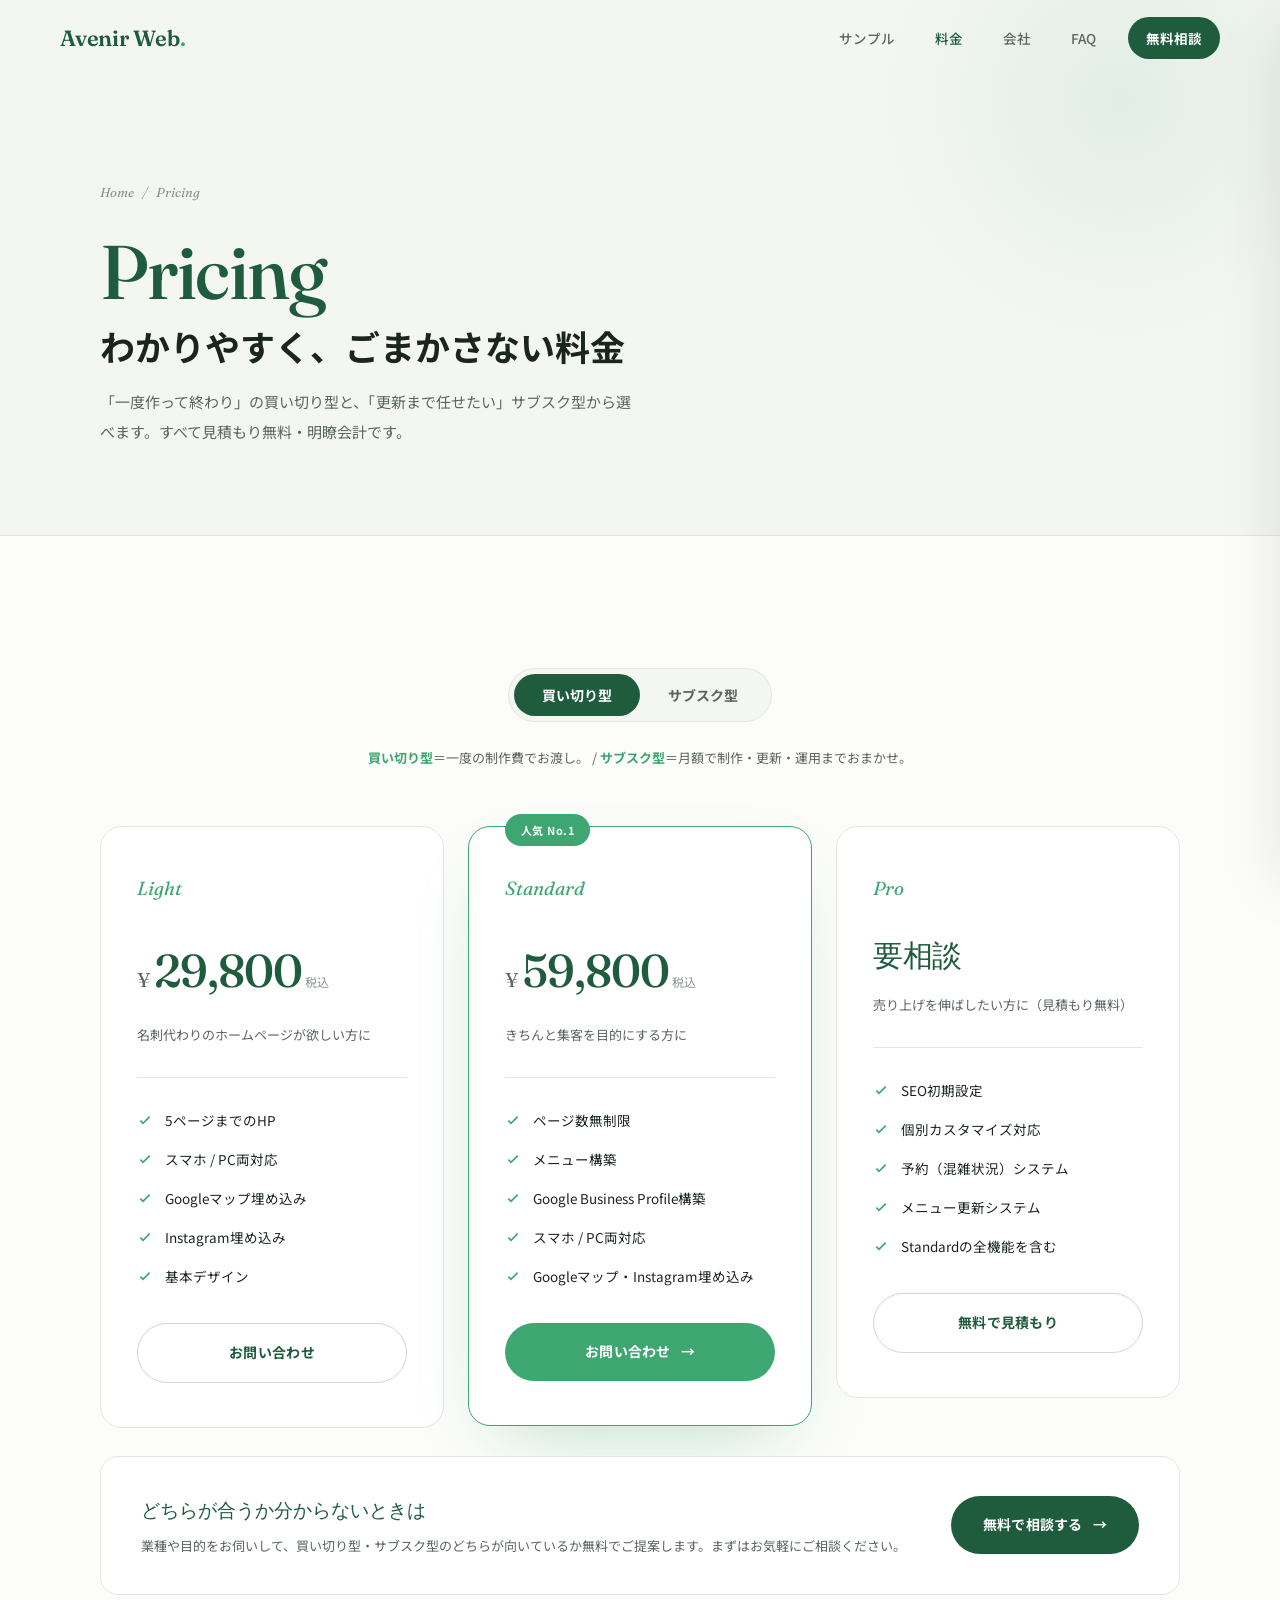
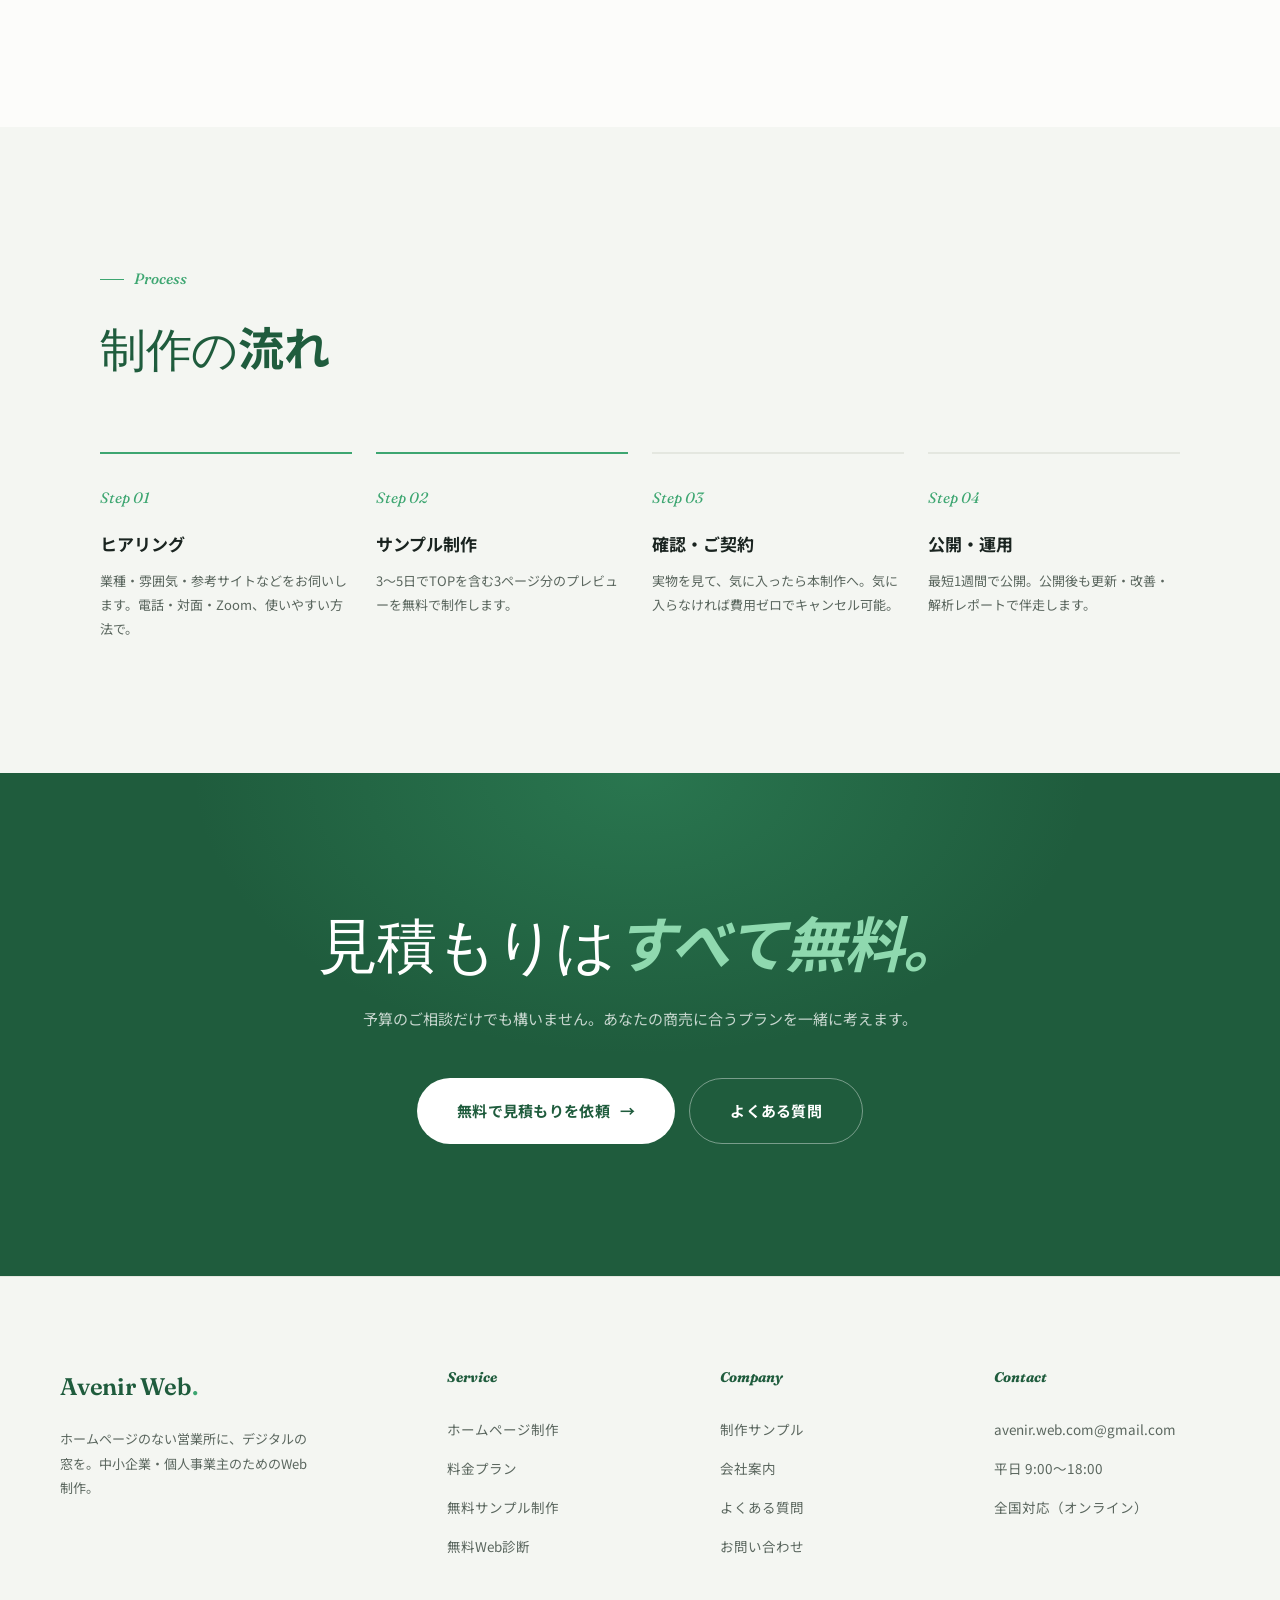
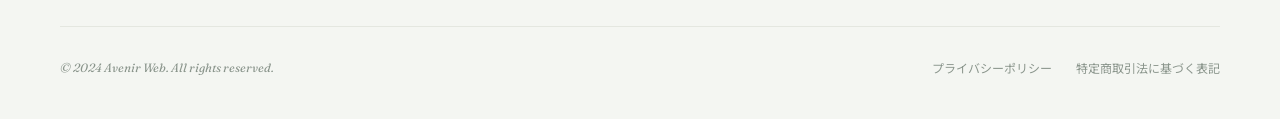
==== pricing.html @ 66d07bde "public" ====
<!DOCTYPE html>
<html lang="ja">
<head>
<meta charset="UTF-8">
<meta name="viewport" content="width=device-width, initial-scale=1.0">
<title>料金プラン — Avenir Web</title>
<meta name="description" content="Avenir Webの料金プラン。買い切り型は29,800円〜、サブスク型は月額9,800円〜。明瞭会計で、目的に合わせて選べます。">
<link rel="preconnect" href="https://fonts.googleapis.com">
<link rel="preconnect" href="https://fonts.gstatic.com" crossorigin>
<link href="https://fonts.googleapis.com/css2?family=Fraunces:ital,opsz,wght@0,9..144,400;0,9..144,500;0,9..144,600;1,9..144,400;1,9..144,500&family=Noto+Sans+JP:wght@400;500;700;900&display=swap" rel="stylesheet">
<link rel="stylesheet" href="style.css">
</head>
<body>
<header class="hdr">
  <div class="hdr-in">
    <a href="index.html" class="brand">Avenir Web<span class="dot">.</span></a>
    <nav class="nav">
      <a href="works.html">サンプル</a>
      <a href="pricing.html" class="active">料金</a>
      <a href="about.html">会社</a>
      <a href="faq.html">FAQ</a>
      <a href="contact.html" class="cta">無料相談</a>
    </nav>
    <button class="burger" aria-label="メニュー"><span></span><span></span><span></span></button>
  </div>
</header>
<nav class="mnav">
  <a href="works.html">サンプル<span class="num">01</span></a>
  <a href="pricing.html">料金<span class="num">02</span></a>
  <a href="about.html">会社<span class="num">03</span></a>
  <a href="faq.html">FAQ<span class="num">04</span></a>
  <a href="contact.html">無料相談<span class="num">05</span></a>
</nav>
<div class="mov"></div>

<section class="phero">
  <div class="wrap phero-in">
    <div class="crumb"><a href="index.html">Home</a><span>/</span>Pricing</div>
    <h1 class="fade">Pricing<span class="ja">わかりやすく、ごまかさない料金</span></h1>
    <p class="fade">「一度作って終わり」の買い切り型と、「更新まで任せたい」サブスク型から選べます。すべて見積もり無料・明瞭会計です。</p>
  </div>
</section>

<section class="sec">
  <div class="wrap">
    <!-- toggle -->
    <div class="price-toggle reveal">
      <div class="price-toggle-in">
        <div class="slider"></div>
        <button class="on" data-set="onetime">買い切り型</button>
        <button data-set="subscription">サブスク型</button>
      </div>
    </div>
    <p class="price-note-line reveal"><span class="leaf">買い切り型</span>＝一度の制作費でお渡し。&nbsp;/&nbsp;<span class="leaf">サブスク型</span>＝月額で制作・更新・運用までおまかせ。</p>

    <!-- ONE-TIME -->
    <div class="price-set active" data-set="onetime">
      <div class="price-grid">
        <div class="price-card reveal">
          <div class="price-name">Light</div>
          <div class="price-amt"><span class="cur">¥</span><span class="num">29,800</span><span class="tax">税込</span></div>
          <p class="price-tagline">名刺代わりのホームページが欲しい方に</p>
          <ul class="price-feats">
            <li><svg viewBox="0 0 24 24"><path d="M5 13l4 4L19 7"/></svg>5ページまでのHP</li>
            <li><svg viewBox="0 0 24 24"><path d="M5 13l4 4L19 7"/></svg>スマホ / PC両対応</li>
            <li><svg viewBox="0 0 24 24"><path d="M5 13l4 4L19 7"/></svg>Googleマップ埋め込み</li>
            <li><svg viewBox="0 0 24 24"><path d="M5 13l4 4L19 7"/></svg>Instagram埋め込み</li>
            <li><svg viewBox="0 0 24 24"><path d="M5 13l4 4L19 7"/></svg>基本デザイン</li>
          </ul>
          <a href="contact.html" class="btn btn-line full">お問い合わせ</a>
        </div>
        <div class="price-card feat reveal">
          <div class="price-badge">人気 No.1</div>
          <div class="price-name">Standard</div>
          <div class="price-amt"><span class="cur">¥</span><span class="num">59,800</span><span class="tax">税込</span></div>
          <p class="price-tagline">きちんと集客を目的にする方に</p>
          <ul class="price-feats">
            <li><svg viewBox="0 0 24 24"><path d="M5 13l4 4L19 7"/></svg>ページ数無制限</li>
            <li><svg viewBox="0 0 24 24"><path d="M5 13l4 4L19 7"/></svg>メニュー構築</li>
            <li><svg viewBox="0 0 24 24"><path d="M5 13l4 4L19 7"/></svg>Google Business Profile構築</li>
            <li><svg viewBox="0 0 24 24"><path d="M5 13l4 4L19 7"/></svg>スマホ / PC両対応</li>
            <li><svg viewBox="0 0 24 24"><path d="M5 13l4 4L19 7"/></svg>Googleマップ・Instagram埋め込み</li>
          </ul>
          <a href="contact.html" class="btn btn-leaf full">お問い合わせ <span class="arr">→</span></a>
        </div>
        <div class="price-card reveal">
          <div class="price-name">Pro</div>
          <div class="price-amt"><span class="price-quote">要相談</span></div>
          <p class="price-tagline">売り上げを伸ばしたい方に（見積もり無料）</p>
          <ul class="price-feats">
            <li><svg viewBox="0 0 24 24"><path d="M5 13l4 4L19 7"/></svg>SEO初期設定</li>
            <li><svg viewBox="0 0 24 24"><path d="M5 13l4 4L19 7"/></svg>個別カスタマイズ対応</li>
            <li><svg viewBox="0 0 24 24"><path d="M5 13l4 4L19 7"/></svg>予約（混雑状況）システム</li>
            <li><svg viewBox="0 0 24 24"><path d="M5 13l4 4L19 7"/></svg>メニュー更新システム</li>
            <li><svg viewBox="0 0 24 24"><path d="M5 13l4 4L19 7"/></svg>Standardの全機能を含む</li>
          </ul>
          <a href="contact.html" class="btn btn-line full">無料で見積もり</a>
        </div>
      </div>
    </div>

    <!-- SUBSCRIPTION -->
    <div class="price-set" data-set="subscription">
      <div class="price-grid">
        <div class="price-card reveal">
          <div class="price-name">Light</div>
          <div class="price-amt"><span class="cur">¥</span><span class="num sm">9,800</span><span class="permo">/月（税込）</span></div>
          <p class="price-tagline">名刺代わりに欲しいが、放置はしたくない方に</p>
          <ul class="price-feats">
            <li><svg viewBox="0 0 24 24"><path d="M5 13l4 4L19 7"/></svg>1ページまでのHP</li>
            <li><svg viewBox="0 0 24 24"><path d="M5 13l4 4L19 7"/></svg>スマホ / PC両対応</li>
            <li><svg viewBox="0 0 24 24"><path d="M5 13l4 4L19 7"/></svg>Googleマップ埋め込み</li>
            <li><svg viewBox="0 0 24 24"><path d="M5 13l4 4L19 7"/></svg>Instagram埋め込み</li>
            <li><svg viewBox="0 0 24 24"><path d="M5 13l4 4L19 7"/></svg>基本デザイン</li>
            <li><svg viewBox="0 0 24 24"><path d="M5 13l4 4L19 7"/></svg>軽微な修正（月1回）</li>
          </ul>
          <a href="contact.html" class="btn btn-line full">お問い合わせ</a>
        </div>
        <div class="price-card feat reveal">
          <div class="price-badge">人気 No.1</div>
          <div class="price-name">Standard</div>
          <div class="price-amt"><span class="cur">¥</span><span class="num sm">12,800</span><span class="permo">/月（税込）</span></div>
          <p class="price-tagline">きちんと集客を目的にする方に</p>
          <ul class="price-feats">
            <li><svg viewBox="0 0 24 24"><path d="M5 13l4 4L19 7"/></svg>ページ数無制限</li>
            <li><svg viewBox="0 0 24 24"><path d="M5 13l4 4L19 7"/></svg>メニュー等の更新（無制限）</li>
            <li><svg viewBox="0 0 24 24"><path d="M5 13l4 4L19 7"/></svg>Google Business Profile構築</li>
            <li><svg viewBox="0 0 24 24"><path d="M5 13l4 4L19 7"/></svg>スマホ / PC両対応</li>
            <li><svg viewBox="0 0 24 24"><path d="M5 13l4 4L19 7"/></svg>Googleマップ・Instagram埋め込み</li>
          </ul>
          <a href="contact.html" class="btn btn-leaf full">お問い合わせ <span class="arr">→</span></a>
        </div>
        <div class="price-card reveal">
          <div class="price-name">Pro</div>
          <div class="price-amt"><span class="cur">¥</span><span class="num sm">15,800</span><span class="permo">/月（税込）</span></div>
          <p class="price-tagline">売り上げを伸ばしたい方に</p>
          <ul class="price-feats">
            <li><svg viewBox="0 0 24 24"><path d="M5 13l4 4L19 7"/></svg>SEO初期設定・継続更新</li>
            <li><svg viewBox="0 0 24 24"><path d="M5 13l4 4L19 7"/></svg>キャンペーン提案</li>
            <li><svg viewBox="0 0 24 24"><path d="M5 13l4 4L19 7"/></svg>予約（混雑状況）システム</li>
            <li><svg viewBox="0 0 24 24"><path d="M5 13l4 4L19 7"/></svg>メニュー更新システム</li>
            <li><svg viewBox="0 0 24 24"><path d="M5 13l4 4L19 7"/></svg>個別カスタマイズ対応</li>
          </ul>
          <a href="contact.html" class="btn btn-line full">お問い合わせ</a>
        </div>
      </div>
    </div>

    <div class="maint reveal">
      <div><h4>どちらが合うか分からないときは</h4><p>業種や目的をお伺いして、買い切り型・サブスク型のどちらが向いているか無料でご提案します。まずはお気軽にご相談ください。</p></div>
      <a href="contact.html" class="btn btn-green">無料で相談する <span class="arr">→</span></a>
    </div>
  </div>
</section>

<section class="sec sec-tint">
  <div class="wrap">
    <div class="sec-head reveal"><span class="eyebrow">Process</span><h2 class="h-sec">制作の<span class="ja">流れ</span></h2></div>
    <div class="flow">
      <div class="flow-step lit reveal"><div class="n">Step 01</div><h4>ヒアリング</h4><p>業種・雰囲気・参考サイトなどをお伺いします。電話・対面・Zoom、使いやすい方法で。</p></div>
      <div class="flow-step lit reveal"><div class="n">Step 02</div><h4>サンプル制作</h4><p>3〜5日でTOPを含む3ページ分のプレビューを無料で制作します。</p></div>
      <div class="flow-step reveal"><div class="n">Step 03</div><h4>確認・ご契約</h4><p>実物を見て、気に入ったら本制作へ。気に入らなければ費用ゼロでキャンセル可能。</p></div>
      <div class="flow-step reveal"><div class="n">Step 04</div><h4>公開・運用</h4><p>最短1週間で公開。公開後も更新・改善・解析レポートで伴走します。</p></div>
    </div>
  </div>
</section>

<section class="cta-band">
  <div class="wrap">
    <div class="cta-in reveal">
      <h2>見積もりは<span class="leaf ja">すべて無料。</span></h2>
      <p>予算のご相談だけでも構いません。あなたの商売に合うプランを一緒に考えます。</p>
      <div class="hero-cta"><a href="contact.html" class="btn btn-onwhite btn-lg">無料で見積もりを依頼 <span class="arr">→</span></a><a href="faq.html" class="btn btn-onborder btn-lg">よくある質問</a></div>
    </div>
  </div>
</section>

<footer class="ftr">
  <div class="ftr-in">
    <div class="ftr-top">
      <div class="ftr-brand"><a href="index.html" class="brand">Avenir Web<span class="dot">.</span></a><p>ホームページのない営業所に、デジタルの窓を。中小企業・個人事業主のためのWeb制作。</p></div>
      <div class="ftr-col"><h5>Service</h5><a href="index.html#services">ホームページ制作</a><a href="pricing.html">料金プラン</a><a href="contact.html">無料サンプル制作</a><a href="contact.html">無料Web診断</a></div>
      <div class="ftr-col"><h5>Company</h5><a href="works.html">制作サンプル</a><a href="about.html">会社案内</a><a href="faq.html">よくある質問</a><a href="contact.html">お問い合わせ</a></div>
      <div class="ftr-col"><h5>Contact</h5><a href="mailto:avenir.web.com@gmail.com">avenir.web.com@gmail.com</a><a href="#">平日 9:00〜18:00</a><a href="contact.html">全国対応（オンライン）</a></div>
    </div>
    <div class="ftr-bot"><p>© 2024 Avenir Web. All rights reserved.</p><div class="ftr-legal"><a href="#">プライバシーポリシー</a><a href="#">特定商取引法に基づく表記</a></div></div>
  </div>
</footer>

<script src="script.js"></script>
</body>
</html>
---- style.css ----
/* =============================================
   ISHIHARA — Light / Green edition
   Clean, airy, trustworthy.
   Display: Fraunces (serif) / Body: Noto Sans JP
   ============================================= */

:root {
  --bg:       #fcfcfa;
  --bg2:      #f4f6f2;
  --bg3:      #eef2ec;
  --green:    #1f5c3d;   /* deep forest — headings, primary */
  --green-d:  #184a31;
  --leaf:     #3da671;   /* fresh accent */
  --leaf-l:   #e7f3ec;   /* tint background */
  --line:     #e4e7e0;
  --line2:    #d2d7cc;
  --ink:      #1a2420;
  --ink-mid:  #5a665e;
  --ink-dim:  #8a958c;
  --white:    #ffffff;
}

*, *::before, *::after { box-sizing: border-box; margin: 0; padding: 0; }
html { scroll-behavior: smooth; }

body {
  font-family: 'Noto Sans JP', sans-serif;
  background: var(--bg);
  color: var(--ink);
  line-height: 1.85;
  overflow-x: hidden;
  -webkit-font-smoothing: antialiased;
}

img { max-width: 100%; display: block; }
a { text-decoration: none; color: inherit; }
ul { list-style: none; }
button { cursor: pointer; border: none; background: none; font-family: inherit; }

.wrap { max-width: 1160px; margin: 0 auto; padding: 0 40px; }
.serif { font-family: 'Fraunces', serif; }

/* ---------- shared type ---------- */
.eyebrow {
  display: inline-flex; align-items: center; gap: 10px;
  font-family: 'Fraunces', serif; font-style: italic;
  font-size: 15px; font-weight: 500;
  color: var(--leaf);
  margin-bottom: 24px;
}
.eyebrow::before { content: ''; width: 24px; height: 1px; background: var(--leaf); }

.h-sec {
  font-family: 'Fraunces', serif;
  font-size: clamp(28px, 4vw, 46px);
  font-weight: 500;
  line-height: 1.3;
  letter-spacing: -0.01em;
  color: var(--green);
}
.h-sec .ja { font-family: 'Noto Sans JP', sans-serif; font-weight: 700; letter-spacing: 0; }

.lead {
  font-size: 15px; color: var(--ink-mid);
  line-height: 2.05; max-width: 580px;
}

/* ---------- buttons ---------- */
.btn {
  display: inline-flex; align-items: center; justify-content: center; gap: 10px;
  padding: 16px 32px;
  font-size: 14px; font-weight: 700; letter-spacing: 0.02em;
  border-radius: 100px;
  transition: all 0.25s cubic-bezier(0.2,0.7,0.3,1);
  white-space: nowrap;
}
.btn .arr { transition: transform 0.25s; }
.btn:hover .arr { transform: translateX(4px); }

.btn-green { background: var(--green); color: #fff; }
.btn-green:hover { background: var(--green-d); transform: translateY(-2px); box-shadow: 0 14px 30px -10px rgba(31,92,61,0.4); }

.btn-leaf { background: var(--leaf); color: #fff; }
.btn-leaf:hover { background: #34935f; transform: translateY(-2px); box-shadow: 0 14px 30px -10px rgba(61,166,113,0.45); }

.btn-line { background: transparent; color: var(--green); border: 1.5px solid var(--line2); }
.btn-line:hover { border-color: var(--green); background: var(--leaf-l); }

.btn-ghost { background: var(--white); color: var(--green); border: 1.5px solid var(--line); box-shadow: 0 1px 3px rgba(0,0,0,0.03); }
.btn-ghost:hover { border-color: var(--line2); background: var(--bg2); }

.btn-lg { padding: 18px 40px; font-size: 15px; }
.full { width: 100%; }

/* =============================================
   HEADER
   ============================================= */
.hdr {
  position: fixed; top: 0; left: 0; right: 0; z-index: 1000;
  padding: 0 40px; transition: background 0.3s, border-color 0.3s, box-shadow 0.3s;
  border-bottom: 1px solid transparent;
}
.hdr.scrolled {
  background: rgba(252,252,250,0.85);
  backdrop-filter: blur(16px);
  border-bottom-color: var(--line);
}
.hdr-in { max-width: 1160px; margin: 0 auto; height: 76px; display: flex; align-items: center; justify-content: space-between; }
.brand { font-family: 'Fraunces', serif; font-size: 22px; font-weight: 600; letter-spacing: -0.01em; color: var(--green); display: flex; align-items: center; }
.brand .dot { color: var(--leaf); }
.nav { display: flex; align-items: center; gap: 4px; }
.nav a { font-size: 13.5px; font-weight: 500; color: var(--ink-mid); padding: 9px 18px; border-radius: 100px; transition: color 0.2s, background 0.2s; }
.nav a:hover { color: var(--green); }
.nav a.active { color: var(--green); }
.nav a.cta { background: var(--green); color: #fff; margin-left: 10px; font-weight: 700; }
.nav a.cta:hover { background: var(--green-d); color: #fff; }

.burger { display: none; flex-direction: column; gap: 5px; padding: 6px; }
.burger span { width: 24px; height: 2px; background: var(--green); border-radius: 2px; transition: 0.3s; }

.mnav {
  position: fixed; inset: 0 0 0 auto; width: 300px;
  background: var(--white); border-left: 1px solid var(--line);
  z-index: 1500; padding: 100px 36px 40px;
  transform: translateX(100%); transition: transform 0.35s cubic-bezier(0.2,0.7,0.3,1);
  display: flex; flex-direction: column; gap: 2px; box-shadow: -20px 0 60px -20px rgba(0,0,0,0.1);
}
.mnav.open { transform: translateX(0); }
.mnav a { font-size: 16px; font-weight: 500; color: var(--ink); padding: 18px 0; border-bottom: 1px solid var(--line); display: flex; justify-content: space-between; align-items: center; }
.mnav a:hover { color: var(--leaf); }
.mnav a .num { font-family: 'Fraunces', serif; font-style: italic; font-size: 13px; color: var(--ink-dim); }
.mov { position: fixed; inset: 0; background: rgba(26,36,32,0.3); z-index: 1400; opacity: 0; pointer-events: none; transition: 0.3s; }
.mov.open { opacity: 1; pointer-events: all; }

/* =============================================
   PAGE HERO (sub pages)
   ============================================= */
.phero { padding: 180px 0 88px; position: relative; overflow: hidden; background: var(--bg2); border-bottom: 1px solid var(--line); }
.phero::after {
  content: ''; position: absolute; top: -30%; right: -8%; width: 520px; height: 520px; border-radius: 50%;
  background: radial-gradient(circle, rgba(61,166,113,0.10), transparent 65%); pointer-events: none;
}
.phero-in { position: relative; z-index: 1; }
.phero h1 { font-family: 'Fraunces', serif; font-size: clamp(40px, 6.5vw, 76px); font-weight: 500; letter-spacing: -0.02em; line-height: 1.05; color: var(--green); margin-bottom: 22px; }
.phero h1 .ja { font-family: 'Noto Sans JP', sans-serif; font-weight: 700; font-size: 0.46em; display: block; color: var(--ink); margin-top: 16px; letter-spacing: 0; }
.phero p { font-size: 15px; color: var(--ink-mid); max-width: 540px; line-height: 2.0; }
.crumb { font-family: 'Fraunces', serif; font-style: italic; font-size: 13px; color: var(--ink-dim); margin-bottom: 28px; }
.crumb a:hover { color: var(--leaf); }
.crumb span { margin: 0 8px; }

/* =============================================
   SECTIONS
   ============================================= */
.sec { padding: 132px 0; }
.sec-tint { background: var(--bg2); }
.sec-green { background: var(--green); }
.sec-head { margin-bottom: 72px; max-width: 640px; }
.sec-head.center { margin-left: auto; margin-right: auto; text-align: center; }
.sec-head.center .lead { margin-left: auto; margin-right: auto; }
.sec-head .lead { margin-top: 22px; }

/* =============================================
   HERO (home)
   ============================================= */
.hero { position: relative; overflow: hidden; padding: 180px 40px 120px; background: var(--bg); }
.hero::before {
  content: ''; position: absolute; top: -10%; right: -5%; width: 640px; height: 640px; border-radius: 50%;
  background: radial-gradient(circle, rgba(61,166,113,0.12), transparent 60%); pointer-events: none;
}
.hero::after {
  content: ''; position: absolute; bottom: -20%; left: -10%; width: 480px; height: 480px; border-radius: 50%;
  background: radial-gradient(circle, rgba(31,92,61,0.06), transparent 65%); pointer-events: none;
}
.hero-in { position: relative; z-index: 1; max-width: 1160px; margin: 0 auto; text-align: center; }
.hero-tag {
  display: inline-flex; align-items: center; gap: 10px;
  font-size: 13px; font-weight: 500; color: var(--green);
  background: var(--leaf-l); border: 1px solid rgba(61,166,113,0.2);
  border-radius: 100px; padding: 9px 20px; margin-bottom: 40px;
}
.hero-tag .leaf-ico { width: 15px; height: 15px; }
.hero-tag .leaf-ico svg { width: 15px; height: 15px; fill: var(--leaf); }
.hero-h1 { font-family: 'Fraunces', serif; font-size: clamp(46px, 8vw, 104px); font-weight: 500; line-height: 1.02; letter-spacing: -0.025em; color: var(--green); margin-bottom: 34px; }
.hero-h1 .ja { font-family: 'Noto Sans JP', sans-serif; font-weight: 700; display: block; letter-spacing: -0.01em; }
.hero-h1 .leaf { color: var(--leaf); font-style: italic; }
.hero-sub { font-size: 16px; color: var(--ink-mid); line-height: 2.05; max-width: 560px; margin: 0 auto 48px; }
.hero-cta { display: flex; gap: 14px; justify-content: center; flex-wrap: wrap; margin-bottom: 96px; }

.hero-metrics { display: flex; justify-content: center; gap: 0; max-width: 760px; margin: 0 auto; background: var(--white); border: 1px solid var(--line); border-radius: 20px; padding: 40px 0; box-shadow: 0 30px 60px -30px rgba(31,92,61,0.15); }
.metric { flex: 1; padding: 0 28px; border-right: 1px solid var(--line); }
.metric:last-child { border-right: none; }
.metric-n { font-family: 'Fraunces', serif; font-size: clamp(30px, 4vw, 46px); font-weight: 500; letter-spacing: -0.02em; line-height: 1; color: var(--green); }
.metric-n .u { color: var(--leaf); font-size: 0.5em; margin-left: 2px; }
.metric-l { font-size: 12px; color: var(--ink-dim); margin-top: 10px; }

.scroll-cue { position: absolute; bottom: 36px; left: 50%; transform: translateX(-50%); display: flex; flex-direction: column; align-items: center; gap: 8px; font-family: 'Fraunces', serif; font-style: italic; font-size: 11px; color: var(--ink-dim); }
.scroll-cue .bar { width: 1px; height: 40px; background: linear-gradient(var(--ink-dim), transparent); animation: sc 2.2s ease-in-out infinite; }
@keyframes sc { 0%{transform:scaleY(0);transform-origin:top;} 50%{transform:scaleY(1);transform-origin:top;} 51%{transform:scaleY(1);transform-origin:bottom;} 100%{transform:scaleY(0);transform-origin:bottom;} }

/* =============================================
   PAIN
   ============================================= */
.pain-grid { display: grid; grid-template-columns: repeat(2, 1fr); gap: 20px; margin-top: 60px; }
.pain-card { background: var(--white); border: 1px solid var(--line); border-radius: 18px; padding: 36px; display: flex; gap: 22px; align-items: flex-start; transition: transform 0.25s, box-shadow 0.25s; }
.pain-card:hover { transform: translateY(-3px); box-shadow: 0 20px 40px -24px rgba(31,92,61,0.2); }
.pain-q { font-family: 'Fraunces', serif; font-size: 28px; font-weight: 600; color: var(--leaf); flex-shrink: 0; line-height: 1; font-style: italic; }
.pain-card p { font-size: 14.5px; color: var(--ink-mid); line-height: 1.9; }
.pain-card p strong { color: var(--ink); font-weight: 700; }
.pain-bridge { text-align: center; margin-top: 64px; font-family: 'Fraunces', serif; font-size: clamp(19px, 2.5vw, 26px); color: var(--green); line-height: 1.7; font-weight: 500; }
.pain-bridge .ja { font-family: 'Noto Sans JP', sans-serif; font-weight: 700; }
.pain-bridge .leaf { color: var(--leaf); }

/* =============================================
   STRENGTH
   ============================================= */
.str-grid { display: grid; grid-template-columns: repeat(3, 1fr); gap: 24px; }
.str-card { background: var(--white); border: 1px solid var(--line); border-radius: 20px; padding: 48px 38px; transition: transform 0.25s, box-shadow 0.25s; }
.str-card:hover { transform: translateY(-4px); box-shadow: 0 26px 50px -30px rgba(31,92,61,0.22); }
.str-n { font-family: 'Fraunces', serif; font-style: italic; font-size: 18px; color: var(--leaf); margin-bottom: 28px; }
.str-ico { width: 56px; height: 56px; border-radius: 16px; background: var(--leaf-l); display: flex; align-items: center; justify-content: center; margin-bottom: 26px; }
.str-ico svg { width: 26px; height: 26px; stroke: var(--green); fill: none; stroke-width: 1.5; }
.str-card h3 { font-size: 19px; font-weight: 700; margin-bottom: 14px; color: var(--ink); }
.str-card p { font-size: 13.5px; color: var(--ink-mid); line-height: 1.95; }

/* =============================================
   SERVICES
   ============================================= */
.svc-list { display: flex; flex-direction: column; border-top: 1px solid var(--line); }
.svc-row { display: grid; grid-template-columns: 70px 1fr 1.4fr auto; gap: 36px; align-items: center; padding: 40px 0; border-bottom: 1px solid var(--line); transition: padding 0.25s; }
.svc-row:hover { padding-left: 14px; }
.svc-row:hover .svc-name { color: var(--leaf); }
.svc-idx { font-family: 'Fraunces', serif; font-style: italic; font-size: 16px; color: var(--ink-dim); }
.svc-name { font-family: 'Fraunces', serif; font-size: 24px; font-weight: 500; color: var(--green); transition: color 0.25s; }
.svc-desc { font-size: 13.5px; color: var(--ink-mid); line-height: 1.85; }
.svc-tags { display: flex; gap: 8px; flex-wrap: wrap; justify-content: flex-end; }
.svc-tags span { font-size: 11px; color: var(--ink-mid); background: var(--bg2); border: 1px solid var(--line); border-radius: 100px; padding: 5px 13px; }

/* =============================================
   WORKS
   ============================================= */
.works-grid { display: grid; grid-template-columns: repeat(2, 1fr); gap: 32px; }
.work { background: var(--white); border: 1px solid var(--line); border-radius: 22px; overflow: hidden; transition: transform 0.3s, box-shadow 0.3s; display: flex; flex-direction: column; }
.work:hover { transform: translateY(-5px); box-shadow: 0 30px 60px -34px rgba(31,92,61,0.28); }
.work-vis { aspect-ratio: 16/10; position: relative; overflow: hidden; display: flex; align-items: center; justify-content: center; }
.work-vis .mock { position: relative; z-index: 1; width: 74%; height: 66%; background: var(--white); border: 1px solid rgba(255,255,255,0.6); border-radius: 10px; overflow: hidden; box-shadow: 0 24px 50px -16px rgba(0,0,0,0.25); }
.work-vis .mock::before { content: ''; position: absolute; top: 0; left: 0; right: 0; height: 24px; background: var(--bg2); border-bottom: 1px solid var(--line); }
.work-vis .mock::after { content: ''; position: absolute; top: 8px; left: 11px; width: 7px; height: 7px; border-radius: 50%; background: var(--leaf); box-shadow: 12px 0 0 #e0c14d, 24px 0 0 #e08a8a; }
.work-genre { position: absolute; top: 18px; left: 18px; z-index: 2; font-size: 10.5px; font-weight: 600; letter-spacing: 0.08em; color: var(--green); background: rgba(255,255,255,0.92); border-radius: 100px; padding: 6px 13px; backdrop-filter: blur(4px); }
.work-body { padding: 28px 30px 32px; }
.work-body h3 { font-family: 'Fraunces', serif; font-size: 20px; font-weight: 500; color: var(--ink); margin-bottom: 4px; }
.work-loc { font-family: 'Fraunces', serif; font-style: italic; font-size: 13px; color: var(--ink-dim); margin-bottom: 20px; }
.work-tags { display: flex; flex-wrap: wrap; gap: 8px; margin-bottom: 22px; }
.work-tags span { font-size: 11px; color: var(--ink-mid); background: var(--bg2); border-radius: 7px; padding: 5px 11px; }
.work-result { display: flex; align-items: center; gap: 12px; padding-top: 20px; border-top: 1px solid var(--line); }
.work-result .badge { font-size: 10px; font-weight: 700; letter-spacing: 0.06em; color: #fff; background: var(--leaf); border-radius: 6px; padding: 4px 10px; white-space: nowrap; }
.work-result .txt { font-size: 13px; color: var(--ink-mid); }
.work-result .txt b { color: var(--green); font-weight: 700; }

/* sample cards (link out to live preview) */
.sample-grid { display: grid; grid-template-columns: repeat(2, 1fr); gap: 32px; }
.sample { display: flex; flex-direction: column; background: var(--white); border: 1px solid var(--line); border-radius: 22px; overflow: hidden; transition: transform 0.3s, box-shadow 0.3s; }
.sample:hover { transform: translateY(-5px); box-shadow: 0 30px 60px -34px rgba(31,92,61,0.28); }
.sample-frame { aspect-ratio: 16/10; position: relative; overflow: hidden; background: var(--bg2); border-bottom: 1px solid var(--line); }
.sample-frame iframe { position: absolute; top: 0; left: 0; width: 1280px; height: 800px; border: 0; transform: scale(0.42); transform-origin: top left; pointer-events: none; z-index: 1; }
.frame-fallback { position: absolute; inset: 0; z-index: 0; display: flex; flex-direction: column; align-items: center; justify-content: center; gap: 10px; background: linear-gradient(150deg, #2a2520, #14110d); text-align: center; padding: 24px; }
.frame-fallback .ff-title { font-family: 'Fraunces', serif; font-size: 26px; font-weight: 500; color: #f0e6d2; letter-spacing: 0.08em; }
.frame-fallback .ff-sub { font-size: 12px; color: rgba(240,230,210,0.6); letter-spacing: 0.1em; }
.sample-frame .frame-cover { position: absolute; inset: 0; z-index: 2; cursor: pointer; }
.sample-genre { position: absolute; top: 16px; left: 16px; z-index: 3; font-size: 10.5px; font-weight: 600; letter-spacing: 0.08em; color: var(--green); background: rgba(255,255,255,0.92); border-radius: 100px; padding: 6px 13px; backdrop-filter: blur(4px); }
.sample-live { position: absolute; top: 16px; right: 16px; z-index: 3; display: inline-flex; align-items: center; gap: 6px; font-size: 10.5px; font-weight: 700; color: #fff; background: var(--leaf); border-radius: 100px; padding: 6px 12px; }
.sample-live .blink { width: 6px; height: 6px; border-radius: 50%; background: #fff; animation: pulse 2s infinite; }
@keyframes pulse { 0%{opacity:1;} 50%{opacity:0.35;} 100%{opacity:1;} }
.sample-body { padding: 28px 30px 30px; display: flex; flex-direction: column; flex: 1; }
.sample-body h3 { font-family: 'Fraunces', serif; font-size: 21px; font-weight: 500; color: var(--ink); margin-bottom: 6px; }
.sample-desc { font-size: 13.5px; color: var(--ink-mid); line-height: 1.85; margin-bottom: 20px; }
.sample-tags { display: flex; flex-wrap: wrap; gap: 8px; margin-bottom: 24px; }
.sample-tags span { font-size: 11px; color: var(--ink-mid); background: var(--bg2); border-radius: 7px; padding: 5px 11px; }
.sample-link { margin-top: auto; display: inline-flex; align-items: center; justify-content: center; gap: 8px; }
.sample-soon { background: var(--bg2); border: 1px dashed var(--line2); border-radius: 22px; display: flex; flex-direction: column; align-items: center; justify-content: center; text-align: center; padding: 48px 32px; min-height: 320px; }
.sample-soon .plus { width: 48px; height: 48px; border-radius: 50%; background: var(--white); border: 1px solid var(--line); display: flex; align-items: center; justify-content: center; margin-bottom: 18px; }
.sample-soon .plus::before, .sample-soon .plus::after { content: ''; position: absolute; background: var(--leaf); }
.sample-soon .plus { position: relative; }
.sample-soon .plus::before { width: 18px; height: 2px; }
.sample-soon .plus::after { width: 2px; height: 18px; }
.sample-soon h4 { font-family: 'Fraunces', serif; font-size: 18px; font-weight: 500; color: var(--green); margin-bottom: 8px; }
.sample-soon p { font-size: 13px; color: var(--ink-mid); line-height: 1.8; max-width: 280px; }
@media (max-width: 960px) { .sample-grid { grid-template-columns: 1fr; } }

/* =============================================
   PRICING
   ============================================= */
.price-grid { display: grid; grid-template-columns: repeat(3, 1fr); gap: 24px; align-items: start; }
.price-card { background: var(--white); border: 1px solid var(--line); border-radius: 22px; padding: 44px 36px; position: relative; transition: transform 0.3s, box-shadow 0.3s; }
.price-card:hover { transform: translateY(-4px); box-shadow: 0 30px 60px -34px rgba(31,92,61,0.2); }
.price-card.feat { border-color: var(--leaf); box-shadow: 0 30px 70px -34px rgba(61,166,113,0.4); }
.price-badge { position: absolute; top: -13px; left: 36px; font-size: 11px; font-weight: 700; letter-spacing: 0.04em; color: #fff; background: var(--leaf); border-radius: 100px; padding: 6px 16px; }
.price-name { font-family: 'Fraunces', serif; font-style: italic; font-size: 19px; color: var(--leaf); margin-bottom: 22px; }
.price-amt { display: flex; align-items: baseline; gap: 3px; margin-bottom: 10px; }
.price-amt .cur { font-family: 'Fraunces', serif; font-size: 20px; color: var(--ink-mid); }
.price-amt .num { font-family: 'Fraunces', serif; font-size: 46px; font-weight: 500; letter-spacing: -0.02em; color: var(--green); }
.price-amt .tax { font-size: 12px; color: var(--ink-dim); }
.price-tagline { font-size: 13px; color: var(--ink-mid); margin-bottom: 30px; padding-bottom: 30px; border-bottom: 1px solid var(--line); }
.price-feats { display: flex; flex-direction: column; gap: 14px; margin-bottom: 34px; }
.price-feats li { font-size: 13.5px; color: var(--ink); display: flex; align-items: flex-start; gap: 12px; }
.price-feats li svg { width: 16px; height: 16px; stroke: var(--leaf); fill: none; stroke-width: 2.5; flex-shrink: 0; margin-top: 4px; }
.price-feats li.off { color: var(--ink-dim); }
.price-feats li.off svg { stroke: var(--ink-dim); stroke-width: 2; }

.maint { margin-top: 28px; background: var(--white); border: 1px solid var(--line); border-radius: 18px; padding: 36px 40px; display: flex; align-items: center; justify-content: space-between; gap: 32px; flex-wrap: wrap; }
.maint h4 { font-family: 'Fraunces', serif; font-size: 19px; font-weight: 500; color: var(--green); margin-bottom: 6px; }
.maint p { font-size: 13px; color: var(--ink-mid); }
.maint .amt { font-family: 'Fraunces', serif; font-size: 32px; font-weight: 500; color: var(--green); white-space: nowrap; }
.maint .amt small { font-size: 13px; color: var(--ink-dim); }

/* pricing toggle */
.price-toggle { display: flex; justify-content: center; margin-bottom: 24px; }
.price-toggle-in { display: inline-flex; background: var(--bg2); border: 1px solid var(--line); border-radius: 100px; padding: 5px; position: relative; }
.price-toggle button { position: relative; z-index: 1; padding: 11px 28px; font-size: 14px; font-weight: 700; color: var(--ink-mid); border-radius: 100px; transition: color 0.3s; white-space: nowrap; }
.price-toggle button.on { color: #fff; }
.price-toggle .slider { position: absolute; top: 5px; left: 5px; bottom: 5px; width: calc(50% - 5px); background: var(--green); border-radius: 100px; transition: transform 0.3s cubic-bezier(0.2,0.7,0.3,1); }
.price-toggle .slider.right { transform: translateX(100%); }
.price-note-line { text-align: center; font-size: 13px; color: var(--ink-mid); margin-bottom: 56px; }
.price-note-line .leaf { color: var(--leaf); font-weight: 700; }

/* price set switching */
.price-set { display: none; }
.price-set.active { display: block; animation: fadeset 0.4s ease; }
@keyframes fadeset { from { opacity: 0; transform: translateY(10px); } to { opacity: 1; transform: translateY(0); } }

/* sub price (small) under amount */
.price-amt .num.sm { font-size: 38px; }
.price-amt .permo { font-size: 14px; color: var(--ink-mid); font-family: 'Noto Sans JP', sans-serif; align-self: flex-end; margin-bottom: 6px; }
.price-quote { font-family: 'Fraunces', serif; font-size: 30px; font-weight: 500; color: var(--green); letter-spacing: -0.01em; }

/* =============================================
   FLOW
   ============================================= */
.flow { display: grid; grid-template-columns: repeat(4, 1fr); gap: 24px; }
.flow-step { position: relative; padding-top: 30px; border-top: 2px solid var(--line); }
.flow-step.lit { border-top-color: var(--leaf); }
.flow-step .n { font-family: 'Fraunces', serif; font-style: italic; font-size: 15px; color: var(--leaf); margin-bottom: 16px; }
.flow-step h4 { font-size: 17px; font-weight: 700; color: var(--ink); margin-bottom: 10px; }
.flow-step p { font-size: 13px; color: var(--ink-mid); line-height: 1.85; }

/* =============================================
   ABOUT / TEAM
   ============================================= */
.about-lead { font-family: 'Fraunces', serif; font-size: clamp(24px, 3.2vw, 38px); font-weight: 500; line-height: 1.55; letter-spacing: -0.01em; max-width: 920px; color: var(--green); }
.about-lead .ja { font-family: 'Noto Sans JP', sans-serif; font-weight: 700; }
.about-lead .leaf { color: var(--leaf); font-style: italic; }
.about-stats { display: grid; grid-template-columns: repeat(3,1fr); gap: 24px; margin-top: 80px; }
.about-stat { background: var(--white); border: 1px solid var(--line); border-radius: 18px; padding: 44px 38px; }
.about-stat .n { font-family: 'Fraunces', serif; font-size: 44px; font-weight: 500; letter-spacing: -0.02em; color: var(--green); }
.about-stat .n .u { color: var(--leaf); font-size: 0.5em; }
.about-stat .l { font-size: 13px; color: var(--ink-mid); margin-top: 8px; }

.team-grid { display: grid; grid-template-columns: repeat(3,1fr); gap: 28px; }
.team-card { background: var(--white); border: 1px solid var(--line); border-radius: 20px; overflow: hidden; }
.team-photo { aspect-ratio: 1; display: flex; align-items: center; justify-content: center; position: relative; }
.team-photo .initial { font-family: 'Fraunces', serif; font-size: 96px; font-weight: 500; color: rgba(255,255,255,0.85); }
.team-info { padding: 26px 28px 30px; }
.team-role { font-family: 'Fraunces', serif; font-style: italic; font-size: 13px; color: var(--leaf); margin-bottom: 8px; }
.team-info h3 { font-size: 18px; font-weight: 700; color: var(--ink); margin-bottom: 12px; }
.team-info p { font-size: 13px; color: var(--ink-mid); line-height: 1.9; }

.values { display: grid; grid-template-columns: repeat(2,1fr); gap: 20px; }
.value { background: var(--white); border: 1px solid var(--line); border-radius: 18px; padding: 36px; }
.value .n { font-family: 'Fraunces', serif; font-style: italic; font-size: 16px; color: var(--leaf); margin-bottom: 16px; }
.value h4 { font-size: 18px; font-weight: 700; color: var(--ink); margin-bottom: 12px; }
.value p { font-size: 13.5px; color: var(--ink-mid); line-height: 1.9; }

.info-table { max-width: 800px; }
.info-row { display: grid; grid-template-columns: 180px 1fr; gap: 24px; padding: 22px 0; border-bottom: 1px solid var(--line); }
.info-row:first-child { border-top: 1px solid var(--line); }
.info-l { font-family: 'Fraunces', serif; font-style: italic; font-size: 14px; color: var(--ink-dim); }
.info-v { font-size: 15px; color: var(--ink); }

/* =============================================
   FAQ
   ============================================= */
.faq-wrap { max-width: 820px; margin: 0 auto; border-top: 1px solid var(--line); }
.faq-it { border-bottom: 1px solid var(--line); }
.faq-q { width: 100%; text-align: left; display: flex; justify-content: space-between; align-items: center; gap: 20px; padding: 28px 0; font-size: 16px; font-weight: 700; color: var(--ink); transition: color 0.2s; }
.faq-q:hover { color: var(--leaf); }
.faq-q .ico { position: relative; width: 16px; height: 16px; flex-shrink: 0; }
.faq-q .ico::before, .faq-q .ico::after { content: ''; position: absolute; background: var(--leaf); transition: transform 0.3s; }
.faq-q .ico::before { top: 7px; left: 0; width: 16px; height: 2px; }
.faq-q .ico::after { top: 0; left: 7px; width: 2px; height: 16px; }
.faq-q.open .ico::after { transform: rotate(90deg); opacity: 0; }
.faq-a { max-height: 0; overflow: hidden; transition: max-height 0.4s ease; }
.faq-a.open { max-height: 360px; }
.faq-a p { font-size: 14px; color: var(--ink-mid); line-height: 2.0; padding-bottom: 30px; }

/* =============================================
   CONTACT / FORM
   ============================================= */
.contact-grid { display: grid; grid-template-columns: 1.3fr 0.9fr; gap: 72px; align-items: start; }
.field { margin-bottom: 20px; }
.field label { display: block; font-size: 12.5px; font-weight: 700; color: var(--ink-mid); margin-bottom: 9px; }
.field label .req { color: var(--leaf); margin-left: 6px; font-size: 11px; }
.field input, .field select, .field textarea {
  width: 100%; padding: 15px 17px; background: var(--white); border: 1.5px solid var(--line); border-radius: 12px;
  font-size: 14px; font-family: inherit; color: var(--ink); outline: none; transition: border-color 0.2s, box-shadow 0.2s; appearance: none;
}
.field input::placeholder, .field textarea::placeholder { color: var(--ink-dim); }
.field input:focus, .field select:focus, .field textarea:focus { border-color: var(--leaf); box-shadow: 0 0 0 3px rgba(61,166,113,0.12); }
.field select option { background: #fff; color: var(--ink); }
.field-row { display: grid; grid-template-columns: 1fr 1fr; gap: 18px; }
.form-note { font-size: 12px; color: var(--ink-dim); margin-top: 14px; line-height: 1.7; }

.contact-side { display: flex; flex-direction: column; gap: 28px; }
.cinfo { background: var(--white); border: 1px solid var(--line); border-radius: 18px; padding: 32px; }
.cinfo-item { padding: 18px 0; border-bottom: 1px solid var(--line); }
.cinfo-item:first-child { padding-top: 0; }
.cinfo-item:last-child { padding-bottom: 0; border-bottom: none; }
.cinfo-l { font-family: 'Fraunces', serif; font-style: italic; font-size: 13px; color: var(--ink-dim); margin-bottom: 6px; }
.cinfo-v { font-size: 15px; font-weight: 700; color: var(--ink); }
.cinfo-note { font-size: 12px; color: var(--ink-dim); margin-top: 3px; }
.promise { background: var(--leaf-l); border: 1px solid rgba(61,166,113,0.22); border-radius: 18px; padding: 32px; }
.promise h4 { font-family: 'Fraunces', serif; font-size: 17px; font-weight: 500; color: var(--green); margin-bottom: 18px; }
.promise li { font-size: 13.5px; color: var(--ink-mid); padding-left: 26px; position: relative; margin-bottom: 12px; }
.promise li:last-child { margin-bottom: 0; }
.promise li::before { content: ''; position: absolute; left: 0; top: 7px; width: 14px; height: 8px; border-left: 2px solid var(--leaf); border-bottom: 2px solid var(--leaf); transform: rotate(-45deg); }

/* =============================================
   CTA band
   ============================================= */
.cta-band { background: var(--green); position: relative; overflow: hidden; }
.cta-band::after { content: ''; position: absolute; inset: 0; pointer-events: none; background: radial-gradient(ellipse 50% 80% at 50% 0%, rgba(61,166,113,0.35), transparent 70%); }
.cta-in { position: relative; z-index: 1; text-align: center; padding: 132px 0; }
.cta-in h2 { font-family: 'Fraunces', serif; font-size: clamp(34px, 5vw, 60px); font-weight: 500; letter-spacing: -0.02em; line-height: 1.2; color: #fff; margin-bottom: 24px; }
.cta-in h2 .ja { font-family: 'Noto Sans JP', sans-serif; font-weight: 700; }
.cta-in h2 .leaf { color: #8fd9af; font-style: italic; }
.cta-in p { font-size: 15px; color: rgba(255,255,255,0.75); margin-bottom: 44px; line-height: 1.9; }
.cta-in .hero-cta { margin-bottom: 0; }
.btn-onwhite { background: #fff; color: var(--green); }
.btn-onwhite:hover { background: var(--leaf-l); transform: translateY(-2px); }
.btn-onborder { background: transparent; color: #fff; border: 1.5px solid rgba(255,255,255,0.4); }
.btn-onborder:hover { border-color: #fff; background: rgba(255,255,255,0.08); }

/* =============================================
   FOOTER
   ============================================= */
.ftr { background: var(--bg2); border-top: 1px solid var(--line); padding: 88px 40px 40px; }
.ftr-in { max-width: 1160px; margin: 0 auto; }
.ftr-top { display: grid; grid-template-columns: 1.5fr 1fr 1fr 1fr; gap: 48px; padding-bottom: 60px; border-bottom: 1px solid var(--line); }
.ftr-brand .brand { font-size: 24px; margin-bottom: 18px; }
.ftr-brand p { font-size: 13px; color: var(--ink-mid); max-width: 250px; line-height: 1.9; }
.ftr-col h5 { font-family: 'Fraunces', serif; font-style: italic; font-size: 14px; color: var(--green); margin-bottom: 20px; }
.ftr-col a { display: block; font-size: 13.5px; color: var(--ink-mid); padding: 7px 0; transition: color 0.2s; }
.ftr-col a:hover { color: var(--leaf); }
.ftr-bot { display: flex; justify-content: space-between; align-items: center; flex-wrap: wrap; gap: 16px; padding-top: 30px; }
.ftr-bot p { font-family: 'Fraunces', serif; font-style: italic; font-size: 12px; color: var(--ink-dim); }
.ftr-legal { display: flex; gap: 24px; }
.ftr-legal a { font-size: 12px; color: var(--ink-dim); transition: color 0.2s; }
.ftr-legal a:hover { color: var(--ink-mid); }

/* =============================================
   MODAL
   ============================================= */
.modal { position: fixed; inset: 0; z-index: 2000; background: rgba(26,36,32,0.4); backdrop-filter: blur(6px); display: flex; align-items: center; justify-content: center; opacity: 0; pointer-events: none; transition: opacity 0.25s; }
.modal.active { opacity: 1; pointer-events: all; }
.modal-box { background: #fff; border-radius: 24px; padding: 52px 46px; text-align: center; max-width: 420px; width: 90%; transform: translateY(12px) scale(0.98); transition: transform 0.3s; box-shadow: 0 40px 80px -30px rgba(0,0,0,0.3); }
.modal.active .modal-box { transform: translateY(0) scale(1); }
.modal-ico { width: 58px; height: 58px; border-radius: 50%; background: var(--leaf); display: flex; align-items: center; justify-content: center; margin: 0 auto 22px; }
.modal-ico svg { width: 28px; height: 28px; stroke: #fff; stroke-width: 2.5; fill: none; }
.modal-box h3 { font-family: 'Fraunces', serif; font-size: 23px; font-weight: 500; color: var(--green); margin-bottom: 12px; }
.modal-box p { font-size: 13.5px; color: var(--ink-mid); margin-bottom: 30px; line-height: 1.85; }

/* =============================================
   ANIMATION
   ============================================= */
.reveal { opacity: 0; transform: translateY(26px); transition: opacity 0.7s cubic-bezier(0.2,0.7,0.3,1), transform 0.7s cubic-bezier(0.2,0.7,0.3,1); }
.reveal.vis { opacity: 1; transform: translateY(0); }
.fade { opacity: 0; transform: translateY(22px); transition: opacity 0.8s ease, transform 0.8s ease; }
.fade.vis { opacity: 1; transform: translateY(0); }
@media (prefers-reduced-motion: reduce) { *, *::before, *::after { animation: none !important; transition: none !important; } .reveal, .fade { opacity: 1; transform: none; } }

/* =============================================
   RESPONSIVE
   ============================================= */
@media (max-width: 960px) {
  .nav { display: none; } .burger { display: flex; }
  .pain-grid { grid-template-columns: 1fr; }
  .str-grid { grid-template-columns: 1fr; }
  .works-grid { grid-template-columns: 1fr; }
  .price-grid { grid-template-columns: 1fr; }
  .flow { grid-template-columns: 1fr 1fr; }
  .team-grid { grid-template-columns: 1fr 1fr; }
  .about-stats { grid-template-columns: 1fr; }
  .contact-grid { grid-template-columns: 1fr; gap: 48px; }
  .ftr-top { grid-template-columns: 1fr 1fr; gap: 36px; }
  .svc-row { grid-template-columns: 44px 1fr; gap: 18px; }
  .svc-desc, .svc-tags { display: none; }
  .info-row { grid-template-columns: 130px 1fr; gap: 16px; }
}
@media (max-width: 560px) {
  .wrap { padding: 0 22px; } .hdr, .hero, .ftr { padding-left: 22px; padding-right: 22px; }
  .hero { padding-top: 150px; padding-bottom: 90px; }
  .sec { padding: 88px 0; }
  .hero-metrics { flex-wrap: wrap; padding: 16px 0; }
  .metric { flex: 0 0 50%; padding: 18px; border-right: none; }
  .metric:nth-child(odd) { border-right: 1px solid var(--line); }
  .metric:nth-child(1), .metric:nth-child(2) { border-bottom: 1px solid var(--line); }
  .field-row { grid-template-columns: 1fr; }
  .flow { grid-template-columns: 1fr; }
  .team-grid { grid-template-columns: 1fr; }
  .values { grid-template-columns: 1fr; }
  .ftr-top { grid-template-columns: 1fr; }
  .phero { padding: 140px 0 64px; }
  .cta-in { padding: 88px 0; }
  .info-row { grid-template-columns: 1fr; gap: 4px; }
}
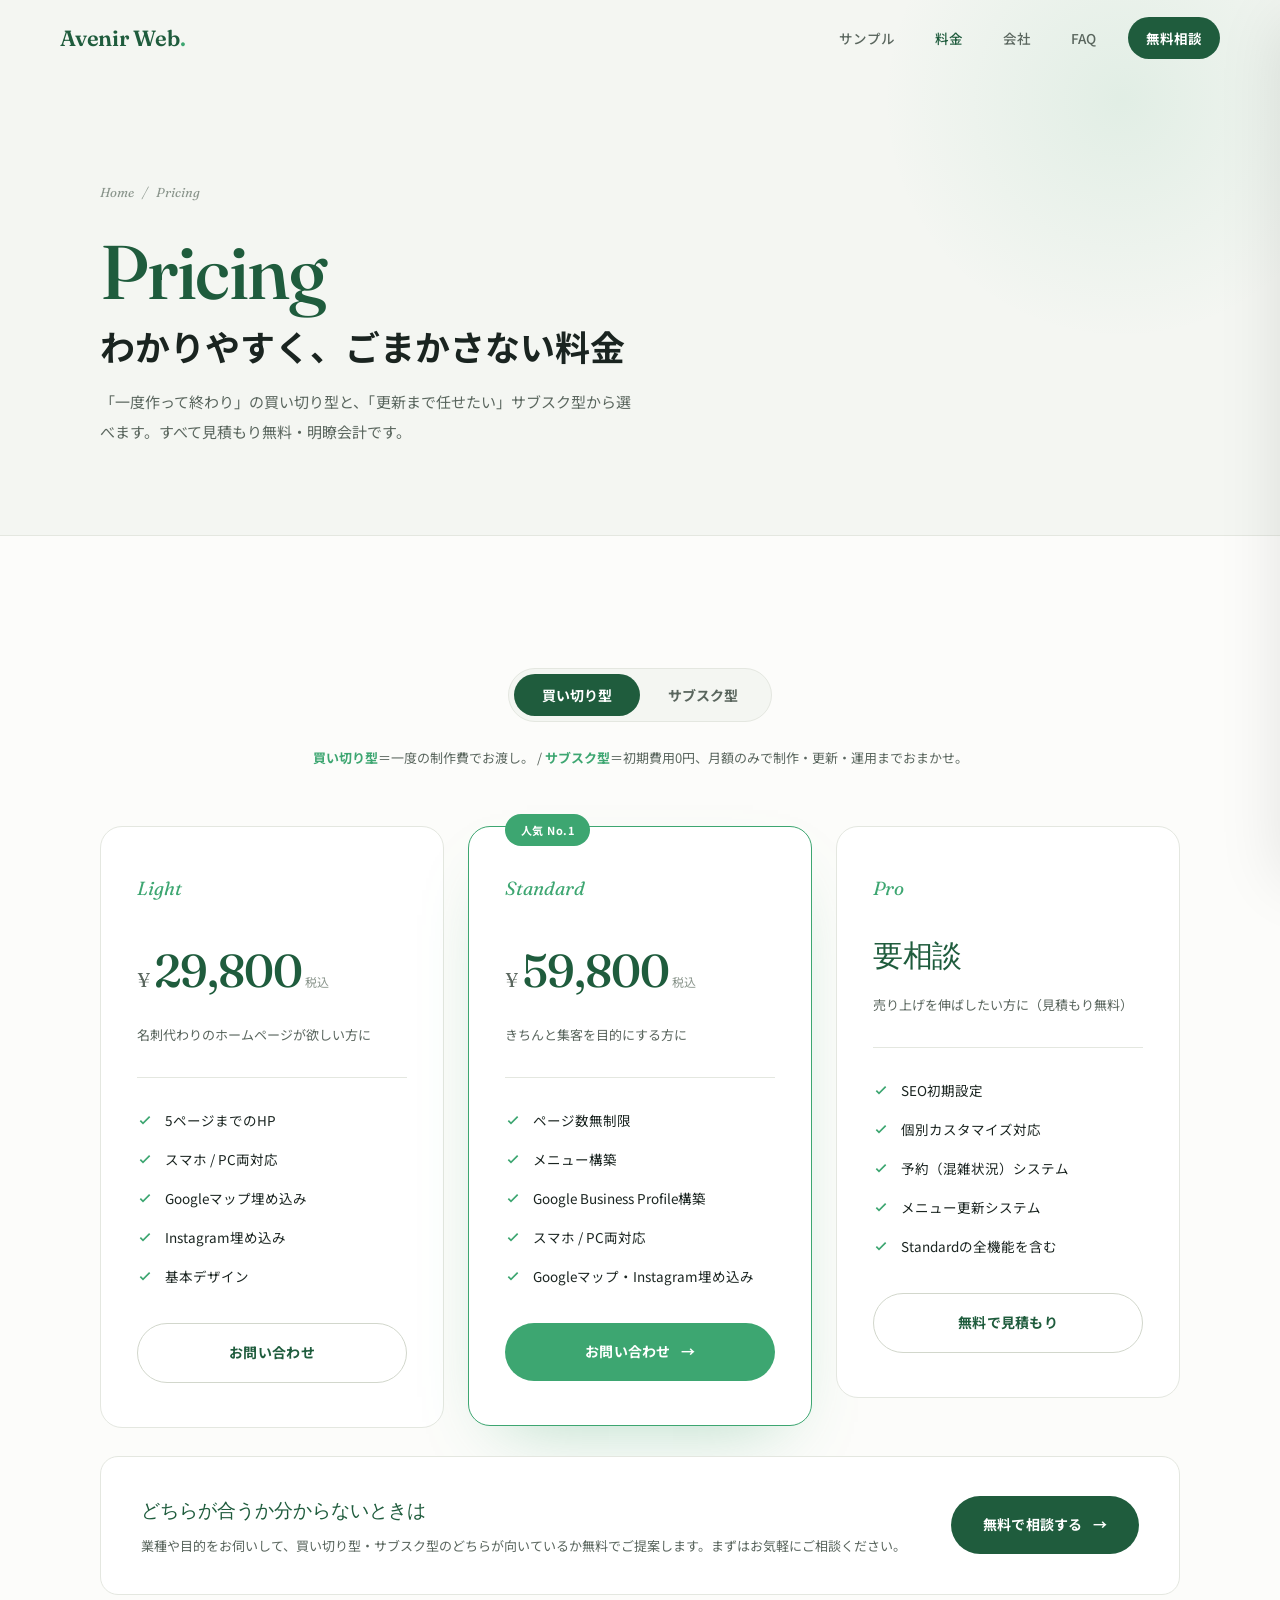
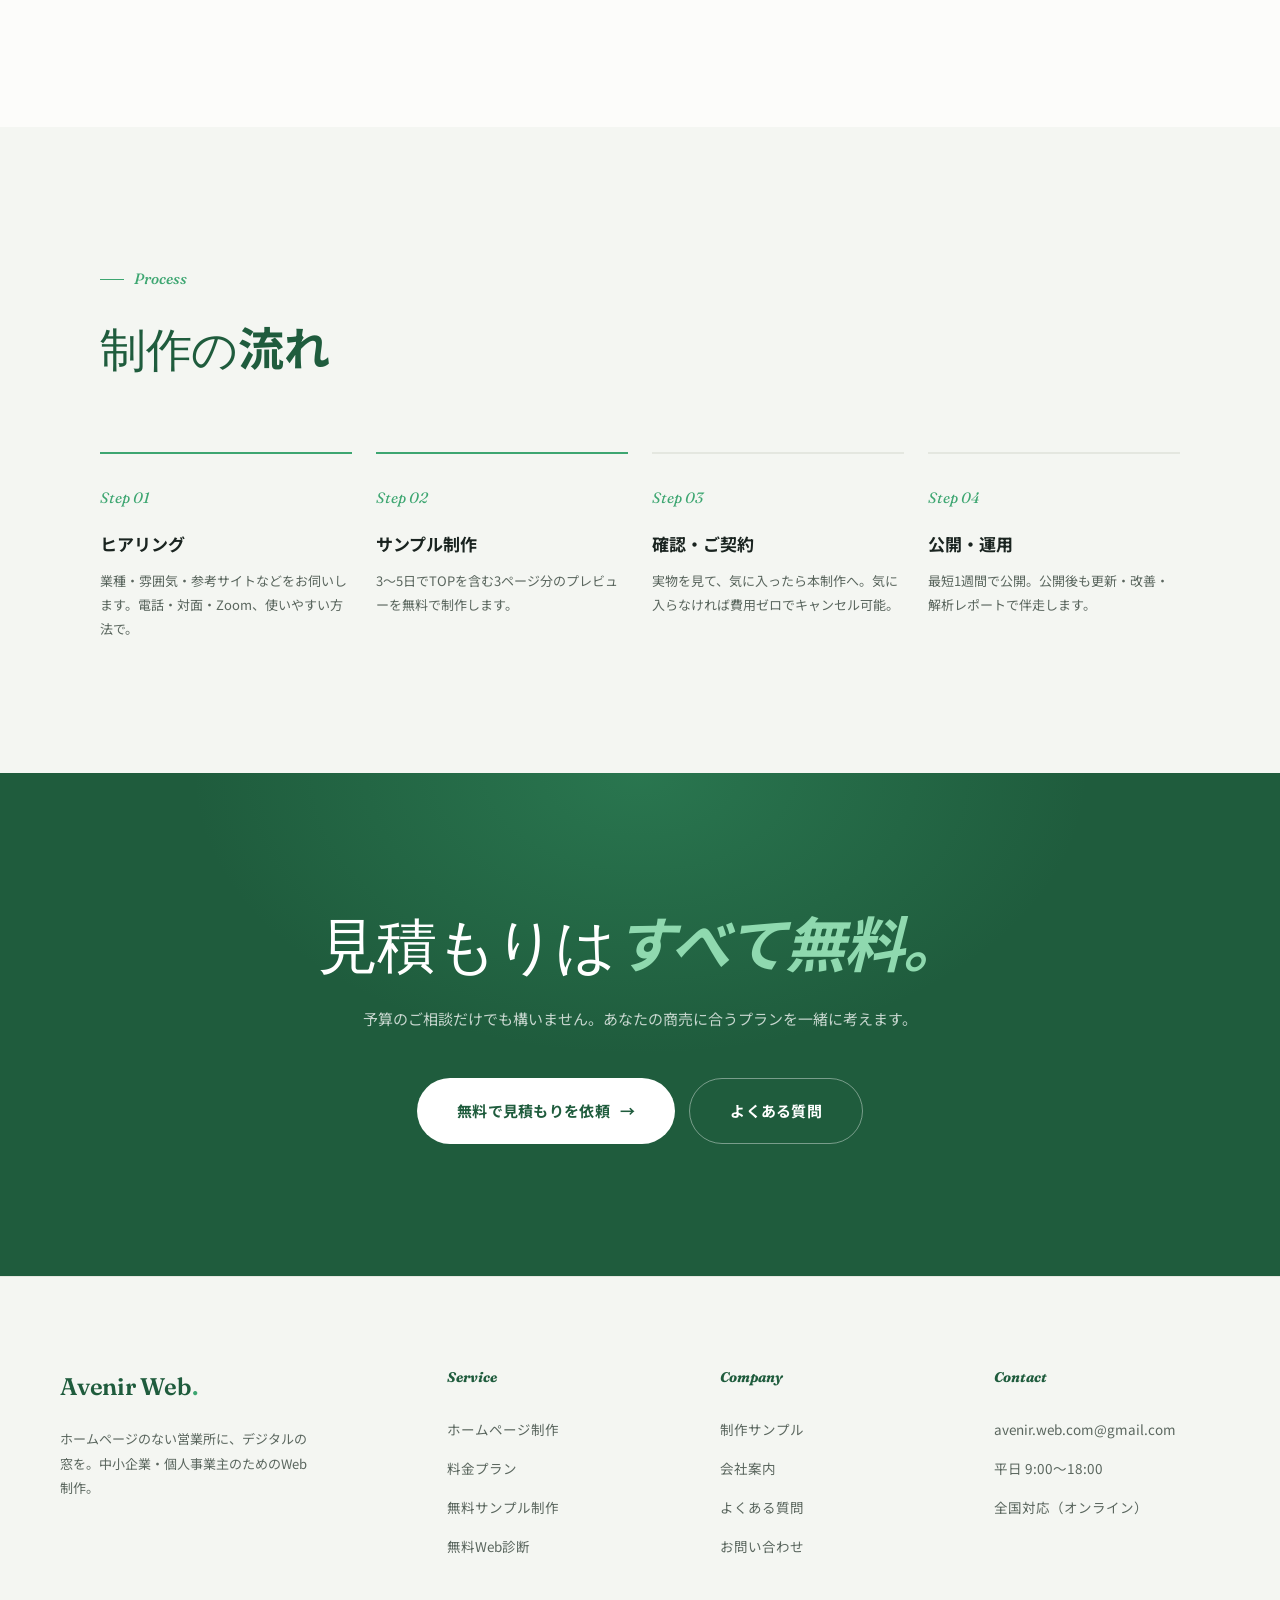
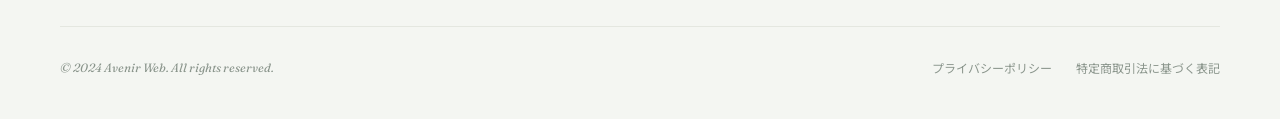
==== commit ab7abc1c: "fix subscribe" ====
--- a/pricing.html
+++ b/pricing.html
@@ -51,7 +51,7 @@
         <button data-set="subscription">サブスク型</button>
       </div>
     </div>
-    <p class="price-note-line reveal"><span class="leaf">買い切り型</span>＝一度の制作費でお渡し。&nbsp;/&nbsp;<span class="leaf">サブスク型</span>＝月額で制作・更新・運用までおまかせ。</p>
+    <p class="price-note-line reveal"><span class="leaf">買い切り型</span>＝一度の制作費でお渡し。&nbsp;/&nbsp;<span class="leaf">サブスク型</span>＝初期費用0円、月額のみで制作・更新・運用までおまかせ。</p>
 
     <!-- ONE-TIME -->
     <div class="price-set active" data-set="onetime">
@@ -101,11 +101,17 @@
 
     <!-- SUBSCRIPTION -->
     <div class="price-set" data-set="subscription">
+      <div class="noinit-banner reveal">
+        <span class="nb-label">Initial cost</span>
+        <span class="nb-badge"><span class="yen">¥</span><span class="zero">0</span></span>
+        <span class="nb-text"><strong>初期費用・制作費は、いただきません。</strong><span>お支払いは毎月の月額のみ。まとまった出費なしで、すぐに始められます。</span></span>
+      </div>
       <div class="price-grid">
         <div class="price-card reveal">
           <div class="price-name">Light</div>
           <div class="price-amt"><span class="cur">¥</span><span class="num sm">9,800</span><span class="permo">/月（税込）</span></div>
           <p class="price-tagline">名刺代わりに欲しいが、放置はしたくない方に</p>
+          <span class="init-free">初期費用 0円</span>
           <ul class="price-feats">
             <li><svg viewBox="0 0 24 24"><path d="M5 13l4 4L19 7"/></svg>1ページまでのHP</li>
             <li><svg viewBox="0 0 24 24"><path d="M5 13l4 4L19 7"/></svg>スマホ / PC両対応</li>
@@ -121,6 +127,7 @@
           <div class="price-name">Standard</div>
           <div class="price-amt"><span class="cur">¥</span><span class="num sm">12,800</span><span class="permo">/月（税込）</span></div>
           <p class="price-tagline">きちんと集客を目的にする方に</p>
+          <span class="init-free">初期費用 0円</span>
           <ul class="price-feats">
             <li><svg viewBox="0 0 24 24"><path d="M5 13l4 4L19 7"/></svg>ページ数無制限</li>
             <li><svg viewBox="0 0 24 24"><path d="M5 13l4 4L19 7"/></svg>メニュー等の更新（無制限）</li>
@@ -134,6 +141,7 @@
           <div class="price-name">Pro</div>
           <div class="price-amt"><span class="cur">¥</span><span class="num sm">15,800</span><span class="permo">/月（税込）</span></div>
           <p class="price-tagline">売り上げを伸ばしたい方に</p>
+          <span class="init-free">初期費用 0円</span>
           <ul class="price-feats">
             <li><svg viewBox="0 0 24 24"><path d="M5 13l4 4L19 7"/></svg>SEO初期設定・継続更新</li>
             <li><svg viewBox="0 0 24 24"><path d="M5 13l4 4L19 7"/></svg>キャンペーン提案</li>
--- a/style.css
+++ b/style.css
@@ -332,6 +332,21 @@
 .price-amt .permo { font-size: 14px; color: var(--ink-mid); font-family: 'Noto Sans JP', sans-serif; align-self: flex-end; margin-bottom: 6px; }
 .price-quote { font-family: 'Fraunces', serif; font-size: 30px; font-weight: 500; color: var(--green); letter-spacing: -0.01em; }
 
+/* subscription: no initial fee banner */
+.noinit-banner { display: flex; align-items: center; justify-content: center; gap: 16px; flex-wrap: wrap; background: var(--green); border-radius: 18px; padding: 24px 32px; margin-bottom: 32px; text-align: center; }
+.noinit-banner .nb-badge { display: inline-flex; align-items: baseline; gap: 4px; font-family: 'Fraunces', serif; color: #fff; }
+.noinit-banner .nb-badge .zero { font-size: 40px; font-weight: 600; letter-spacing: -0.02em; line-height: 1; }
+.noinit-banner .nb-badge .yen { font-size: 22px; font-weight: 500; }
+.noinit-banner .nb-text { color: #fff; }
+.noinit-banner .nb-text strong { display: block; font-size: 16px; font-weight: 700; margin-bottom: 2px; }
+.noinit-banner .nb-text span { font-size: 13px; color: rgba(255,255,255,0.78); }
+.noinit-banner .nb-label { font-family: 'Fraunces', serif; font-style: italic; font-size: 13px; color: #8fd9af; }
+@media (max-width: 560px) { .noinit-banner { padding: 22px; } }
+
+/* highlight initial-fee line inside subscription cards */
+.init-free { display: inline-flex; align-items: center; gap: 6px; font-size: 12px; font-weight: 700; color: var(--green); background: var(--leaf-l); border: 1px solid rgba(61,166,113,0.25); border-radius: 100px; padding: 5px 12px; margin-bottom: 18px; }
+.init-free::before { content: '✓'; color: var(--leaf); font-weight: 800; }
+
 /* =============================================
    FLOW
    ============================================= */
